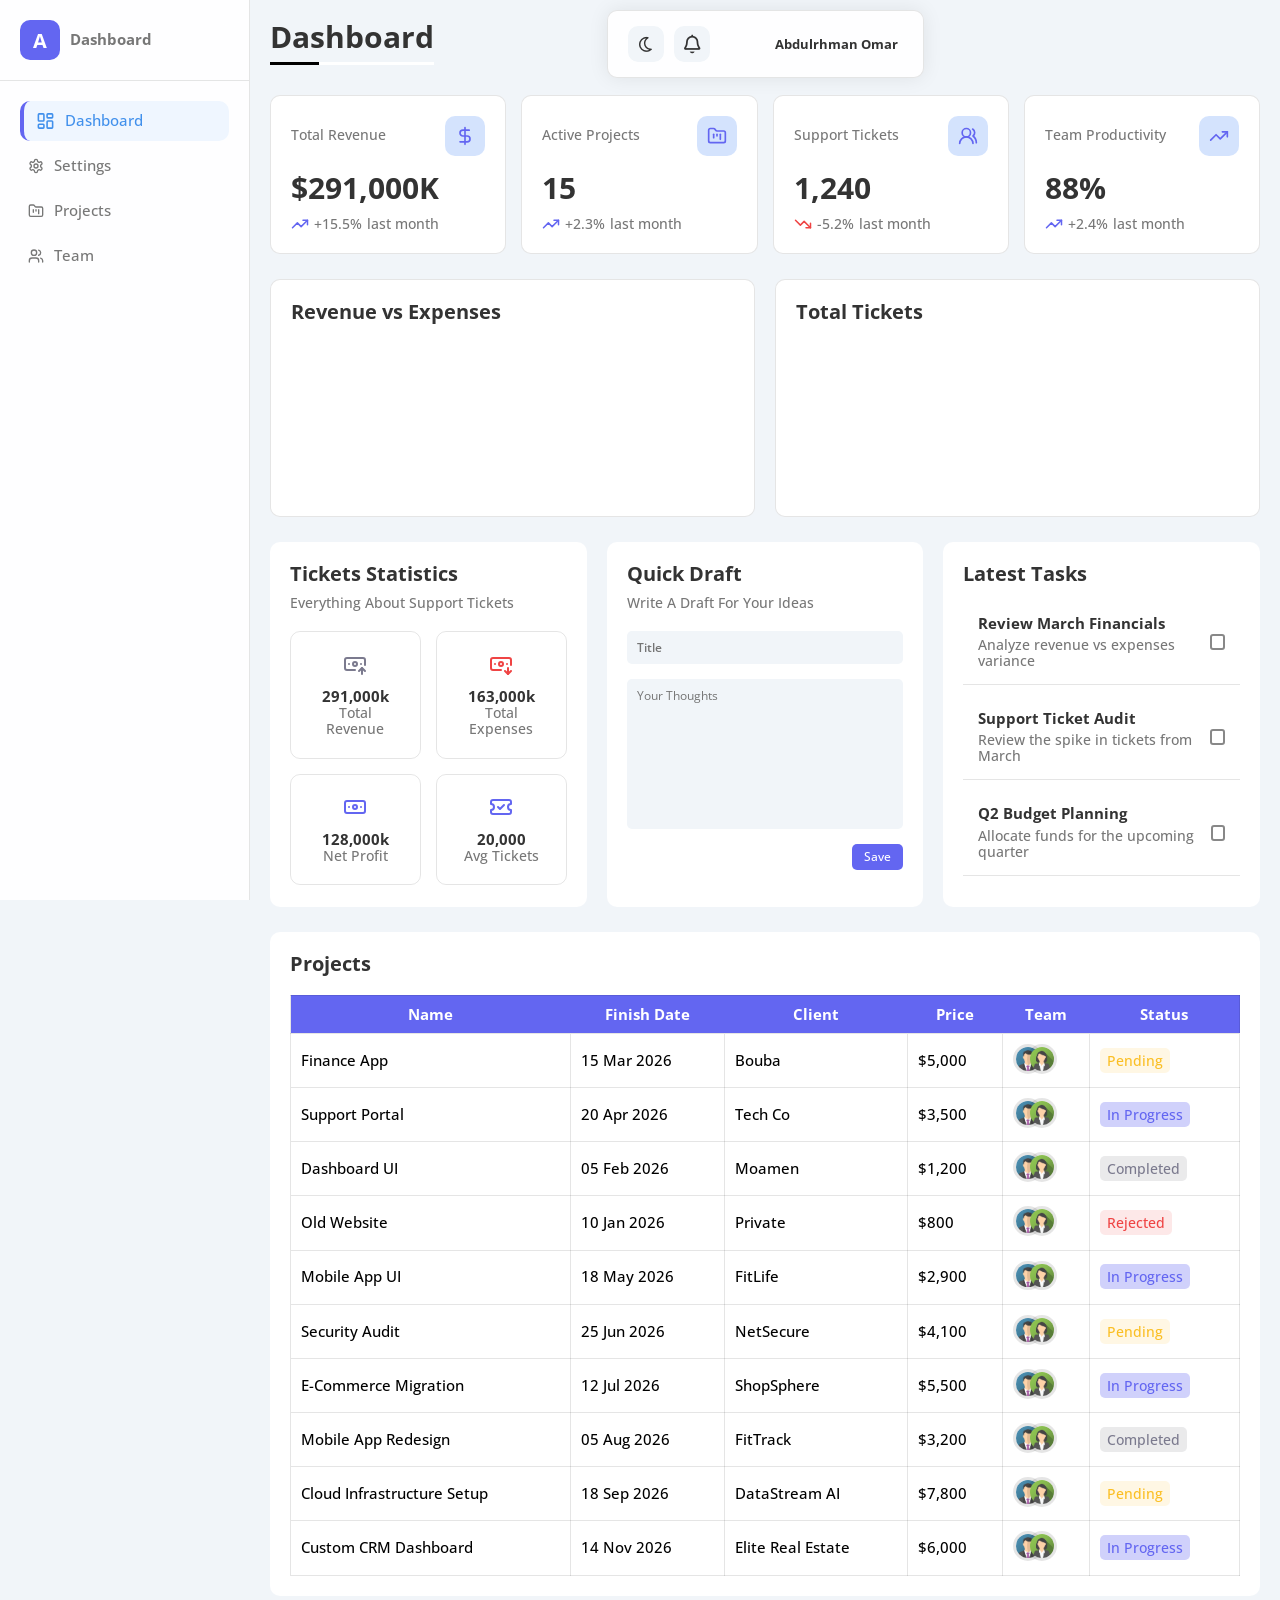
==== index.html @ e86d3c03 "start" ====
<!DOCTYPE html>
<html lang="en" data-theme="light">
  <head>
    <meta charset="UTF-8">
    <meta name="viewport" content="width=device-width, initial-scale=1.0">
    <title>Elzero Template 4 Remake</title>
    <link rel="stylesheet" href="Css/all.min.css">
    <link rel="stylesheet" href="Css/normalize.css">
    <link rel="stylesheet" href="Css/main.css"> 
    <link rel="stylesheet" href="Css/framework.css">
    <!-- Google Fonts -->
    <link rel="preconnect" href="https://fonts.googleapis.com">
    <link rel="preconnect" href="https://fonts.gstatic.com" crossorigin>
    <link href="https://fonts.googleapis.com/css2?family=Open+Sans:ital,wdth,wght@0,75..100,300..800;1,75..100,300..800&display=swap" rel="stylesheet">
    <!-- Scripts -->
    <script src="https://cdn.jsdelivr.net/npm/chart.js"></script>
    <script>
      // Theme
      document.documentElement.setAttribute("data-theme", localStorage.getItem("style") || "light")
    </script>
  </head>
  <body data-theme="light">
    <div class="page d-flex">
      <div class="sidebar-icon">
        <svg xmlns="http://www.w3.org/2000/svg" width="20" height="20" viewBox="0 0 24 24" fill="none" stroke="currentColor" stroke-width="2" stroke-linecap="round" stroke-linejoin="round" class="lucide lucide-menu-icon lucide-menu"><path d="M4 5h16"/><path d="M4 12h16"/><path d="M4 19h16"/></svg>
      </div>
      <!-- Start Sections -->
        <div class="sections-container align-center v-stack">
          <!-- Start Settings section -->
          <section class="dashboard-section p-20 w-full">
            <h1 class="section-name pb-20 mb-20 text-heading">Dashboard</h1>
            <div class="content v-stack gap-25">
              <div class="status-cards-container d-grid txt-c gap-15">
  
                <div class="card p-20">
                  <div class="head d-flex align-center space-between mb-15">
                    <span class="text-body">Total Revenue</span>
                    <div class="icon center-flex">
                      <svg xmlns="http://www.w3.org/2000/svg" width="24" height="24" viewBox="0 0 24 24" fill="none" stroke="currentColor" stroke-width="2" stroke-linecap="round" stroke-linejoin="round" class="lucide lucide-dollar-sign-icon lucide-dollar-sign"><line x1="12" x2="12" y1="2" y2="22"/><path d="M17 5H9.5a3.5 3.5 0 0 0 0 7h5a3.5 3.5 0 0 1 0 7H6"/></svg>
                    </div>
                  </div>
                  <h2 class="text-heading">$291,000K</h2>
                  <div class="d-flex align-center gap-5">
                    <svg xmlns="http://www.w3.org/2000/svg" width="18" height="18" viewBox="0 0 24 24" fill="none" stroke="currentColor" stroke-width="2" stroke-linecap="round" stroke-linejoin="round" class="lucide lucide-trending-up-icon lucide-trending-up"><path d="M16 7h6v6"/><path d="m22 7-8.5 8.5-5-5L2 17"/></svg>
                    <span class="text-body">+15.5%</span>
                    <span class="text-body">last month</span>
                  </div>
                </div>
  
                <div class="card p-20">
                  <div class="head d-flex align-center space-between mb-15">
                    <span class="text-body">Active Projects</span>
                    <div class="icon center-flex">
                      <svg xmlns="http://www.w3.org/2000/svg" width="24" height="24" viewBox="0 0 24 24" fill="none" stroke="currentColor" stroke-width="2" stroke-linecap="round" stroke-linejoin="round" class="lucide lucide-folder-kanban-icon lucide-folder-kanban"><path d="M4 20h16a2 2 0 0 0 2-2V8a2 2 0 0 0-2-2h-7.93a2 2 0 0 1-1.66-.9l-.82-1.2A2 2 0 0 0 7.93 3H4a2 2 0 0 0-2 2v13c0 1.1.9 2 2 2Z"/><path d="M8 10v4"/><path d="M12 10v2"/><path d="M16 10v6"/></svg>
                    </div>
                  </div>
                  <h2 class="text-heading">15</h2>
                  <div class="d-flex align-center gap-5">
                    <svg xmlns="http://www.w3.org/2000/svg" width="18" height="18" viewBox="0 0 24 24" fill="none" stroke="currentColor" stroke-width="2" stroke-linecap="round" stroke-linejoin="round" class="lucide lucide-trending-up-icon lucide-trending-up"><path d="M16 7h6v6"/><path d="m22 7-8.5 8.5-5-5L2 17"/></svg>
                    <span  class="text-body">+2.3%</span>
                    <span class="text-body">last month</span>
                  </div>
                </div>
  
                <div class="card p-20">
                  <div class="head d-flex align-center space-between mb-15">
                    <span class="text-body">Support Tickets</span>
                    <div class="icon center-flex">
                      <svg xmlns="http://www.w3.org/2000/svg" width="24" height="24" viewBox="0 0 24 24" fill="none" stroke="currentColor" stroke-width="2" stroke-linecap="round" stroke-linejoin="round" class="lucide lucide-users-round-icon lucide-users-round"><path d="M18 21a8 8 0 0 0-16 0"/><circle cx="10" cy="8" r="5"/><path d="M22 20c0-3.37-2-6.5-4-8a5 5 0 0 0-.45-8.3"/></svg>
                    </div>
                  </div>
                  <h2  class="text-heading">1,240</h2>
                  <div class="d-flex align-center gap-5">
                    <svg xmlns="http://www.w3.org/2000/svg" style="color: var(--red-color)" width="18" height="18" viewBox="0 0 24 24" fill="none" stroke="currentColor" stroke-width="2" stroke-linecap="round" stroke-linejoin="round" class="lucide lucide-trending-down-icon lucide-trending-down"><path d="M16 17h6v-6"/><path d="m22 17-8.5-8.5-5 5L2 7"/></svg>
                    <span class="text-body">-5.2%</span>
                    <span class="text-body">last month</span>
                  </div>
                </div>
  
                <div class="card p-20">
                  <div class="head d-flex align-center space-between mb-15">
                    <span class="text-body">Team Productivity</span>
                    <div class="icon center-flex">
                      <svg xmlns="http://www.w3.org/2000/svg" width="24" height="24" viewBox="0 0 24 24" fill="none" stroke="currentColor" stroke-width="2" stroke-linecap="round" stroke-linejoin="round" class="lucide lucide-trending-up-icon lucide-trending-up"><path d="M16 7h6v6"/><path d="m22 7-8.5 8.5-5-5L2 17"/></svg>
                    </div>
                  </div>
                  <h2  class="text-heading">88%</h2>
                  <div class="d-flex align-center gap-5">
                    <svg xmlns="http://www.w3.org/2000/svg" width="18" height="18 " viewBox="0 0 24 24" fill="none" stroke="currentColor" stroke-width="2" stroke-linecap="round" stroke-linejoin="round" class="lucide lucide-trending-up-icon lucide-trending-up"><path d="M16 7h6v6"/><path d="m22 7-8.5 8.5-5-5L2 17"/></svg>
                    <span class="text-body">+2.4%</span>
                    <span class="text-body">last month</span>
                  </div>
                </div>
              </div>
              <div class="charts d-grid gap-20 widget" data-widget="statistics-charts">
                <div class="p-20">
                  <h2 class="fs-20 mb-20 text-heading">Revenue vs Expenses</h2>
                  <canvas id="myBarChart"></canvas>
                </div>
                <div class="p-20">
                  <h2 class="fs-20 mb-20 text-heading">Total Tickets</h2>
                  <canvas id="myLineChart"></canvas>
                </div>
              </div>
              <div class="cards-container gap-20">
                <div class="tickets-statistics p-20 widget" data-widget="tickets-statistics">
                  <div class="head mb-20">
                    <h2 class="text-heading fs-20 mb-10">Tickets Statistics</h2>
                    <span class="text-body">Everything About Support Tickets</span>
                  </div>
                  <div class="boxes d-grid gap-15">
                    <div class="box p-20 txt-c">
                      <svg style="color: var(--green-color);" xmlns="http://www.w3.org/2000/svg" width="24" height="24" viewBox="0 0 24 24" fill="none" stroke="currentColor" stroke-width="2" stroke-linecap="round" stroke-linejoin="round" class="mb-10 lucide lucide-banknote-arrow-up-icon lucide-banknote-arrow-up"><path d="M12 18H4a2 2 0 0 1-2-2V8a2 2 0 0 1 2-2h16a2 2 0 0 1 2 2v5"/><path d="M18 12h.01"/><path d="M19 22v-6"/><path d="m22 19-3-3-3 3"/><path d="M6 12h.01"/><circle cx="12" cy="12" r="2"/></svg>
                      <h2 class="text-heading">291,000k</h2>
                      <span class="text-body">Total Revenue</span>
                    </div>
                    <div class="box p-20 txt-c">
                      <svg style="color: var(--red-color);" xmlns="http://www.w3.org/2000/svg" width="24" height="24" viewBox="0 0 24 24" fill="none" stroke="currentColor" stroke-width="2" stroke-linecap="round" stroke-linejoin="round" class="mb-10 lucide lucide-banknote-arrow-down-icon lucide-banknote-arrow-down"><path d="M12 18H4a2 2 0 0 1-2-2V8a2 2 0 0 1 2-2h16a2 2 0 0 1 2 2v5"/><path d="m16 19 3 3 3-3"/><path d="M18 12h.01"/><path d="M19 16v6"/><path d="M6 12h.01"/><circle cx="12" cy="12" r="2"/></svg>
                      <h2 class="text-heading">163,000k</h2>
                      <span class="text-body">Total Expenses</span>
                    </div>
                    <div class="box p-20 txt-c">
                      <svg style="color: var(--accent-color);" xmlns="http://www.w3.org/2000/svg" width="24" height="24" viewBox="0 0 24 24" fill="none" stroke="currentColor" stroke-width="2" stroke-linecap="round" stroke-linejoin="round" class="mb-10 lucide lucide-banknote-icon lucide-banknote"><rect width="20" height="12" x="2" y="6" rx="2"/><circle cx="12" cy="12" r="2"/><path d="M6 12h.01M18 12h.01"/></svg>
                      <h2 class="text-heading">128,000k</h2>
                      <span class="text-body">Net Profit</span>
                    </div>
                    <div class="box p-20 txt-c">
                      <svg style="color: var(--accent-color);" xmlns="http://www.w3.org/2000/svg" width="24" height="24" viewBox="0 0 24 24" fill="none" stroke="currentColor" stroke-width="2" stroke-linecap="round" stroke-linejoin="round" class="mb-10 lucide lucide-ticket-check-icon lucide-ticket-check"><path d="M2 9a3 3 0 0 1 0 6v2a2 2 0 0 0 2 2h16a2 2 0 0 0 2-2v-2a3 3 0 0 1 0-6V7a2 2 0 0 0-2-2H4a2 2 0 0 0-2 2Z"/><path d="m9 12 2 2 4-4"/></svg>
                      <h2 class="text-heading">20,000</h2>
                      <span class="text-body">Avg Tickets</span>
                    </div>
                  </div>
                </div>
                <div class="quick-draft p-20 widget" data-widget="quick-draft">
                  <div class="head mb-20">
                    <h2 class="text-heading fs-20 mb-10">Quick Draft</h2>
                    <span class="text-body">Write A Draft For Your Ideas</span>
                  </div>
                  <form class="v-stack gap-15">
                    <input class="p-10" type="text" placeholder="Title">
                    <textarea class="p-10" id="" placeholder="Your Thoughts"></textarea>
                    <button>Save</button>
                  </form>
                </div>
                <div class="latest-tasks v-stack p-20 widget" data-widget="latest-tasks">
                  <div class="head pb-5">
                    <h2 class="text-heading fs-20 mb-10">Latest Tasks</h2>
                  </div>
                  <div class="tasks v-stack gap-10">
                    <div id="task-1" class="task p-15 d-flex align-center space-between">
                      <div>
                        <h2 class="text-heading mb-5">Review March Financials</h2>
                        <span class="text-body">Analyze revenue vs expenses variance</span>
                      </div>
                      <input id="task-one" type="checkbox" class="task-checkbox">
                      <label for="task-one"></label>
                    </div>

                    <div id="task-2" class="task p-15 d-flex align-center space-between">
                      <div class="txt">
                        <h2 class="text-heading mb-5">Support Ticket Audit</h2>
                        <span class="text-body">Review the spike in tickets from March</span>
                      </div>
                      <input id="task-two" type="checkbox" class="task-checkbox">
                      <label for="task-two"></label>
                    </div>

                    <div id="task-3" class="task p-15 d-flex align-center space-between">
                      <div class="txt">
                        <h2 class="text-heading mb-5">Q2 Budget Planning</h2>
                        <span class="text-body">Allocate funds for the upcoming quarter</span>
                      </div>
                      <input id="task-three" type="checkbox" class="task-checkbox">
                      <label for="task-three"></label>
                    </div>

                    <div id="task-4" class="task p-15 d-flex align-center space-between">
                      <div class="txt">
                        <h2 class="text-heading mb-5">Fix Database Bottleneck</h2>
                        <span class="text-body">Optimize query performance for charts</span>
                      </div>
                      <input id="task-four" type="checkbox" class="task-checkbox">
                      <label for="task-four"></label>
                    </div>

                    <div id="task-5" class="task p-15 d-flex align-center space-between">
                      <div class="txt">
                        <h2 class="text-heading mb-5">Customer Feedback Sync</h2>
                        <span class="text-body">Aggregate survey data from March</span>
                      </div>
                      <input id="task-five" type="checkbox" class="task-checkbox">
                      <label for="task-five"></label>
                    </div>

                    <div id="task-6" class="task p-15 d-flex align-center space-between">
                      <div class="txt">
                        <h2 class="text-heading mb-5">System Security Update</h2>
                        <span class="text-body">Apply patches to the support portal</span>
                      </div>
                      <input id="task-six" type="checkbox" class="task-checkbox">
                      <label for="task-six"></label>
                    </div>

                  </div>
                </div>
              </div>
              <div class="projects-box p-20 widget" data-widget="projects">
                <h2 class="text-heading fs-20 mb-20">Projects</h2>
                <div class="projects-table">
                  <table id="table">
                    <thead>
                      <tr>
                        <th>Name</th>
                        <th>Finish Date</th>
                        <th>Client</th>
                        <th>Price</th>
                        <th>Team</th>
                        <th>Status</th>
                      </tr>
                    </thead>
                    <tbody>
                    </tbody>
                  </table>
                </div>
              </div>
            </div>
          </section>
        <!-- End Settings sections -->
        </div>
    </div>
    <script>
      // Bar Chart---------------------------------->
      let ctx = document.querySelector("#myBarChart")
      let myBarChart = new Chart(ctx, {
        type: "bar",
        data: {
          labels: ["Jan", "Feb", "Mar", "Apr", "May", "Jun", "Aug", "Sep", "Oct", "Nov"],
          datasets: [{
            label: 'Total Revenue',
            data: [45000, 52000, 49000, 55000, 50000, 40000, 42000, 39000, 51000, 47200],
            backgroundColor: "#7770f3",
            borderRadius: 5,
            borderWidth: 1
          },
          {
            label: 'Total Expenses',
            data: [32900, 36300, 23900, 29500, 26100, 20200, 22700, 28800, 23200, 31000],
            backgroundColor: "#ff6565",
            borderRadius: 5,
          }
        ]
        },
        options: {
          responsive: true,
          scales: {
            y:{
              ticks: {color:"#777"},
              grid: {color:"#77777748"}
            },
            x:{
              ticks: {color:"#777"},
              grid: {color:"#77777748"}
            }
          }
        }
      })
      // Line Chart---------------------------------->
      let ctx1 = document.querySelector("#myLineChart")
      let myLineChart = new Chart(ctx1, {
        type: "line",
        data: {
          labels: ["Jan", "Feb", "Mar", "Apr", "May", "Jun", "Aug", "Sep", "Oct", "Nov", "Dec"],
          datasets: [{
            label: 'Total Tickets',
            data: [18000, 21000, 24000, 19000, 22000, 17000, 19000, 23000, 25000, 20000, 18000, 14000],
            backgroundColor:"#10B981",
            pointRadius: 5,
            pointBorderWidth: 3,
            pointBorderColor: 'white',
            hoverOffset: 4,
            borderColor: "#10B981",
            tension: 0.3,
          }]
        },
        options: {
          responsive: true,
          scales: {
            y:{
              ticks: {color:"#777"},
              grid: {color:"#77777748"}
            },
            x:{
              ticks: {color:"#777"},
              grid: {color:"#77777748"}
            }
          }
        }
      })
    </script>
    <script src="js/main.js"></script>
  </body>
</html>
---- Css/main.css ----
:root {
  /* Theme */
  --color-primary: #ffffff;
  --color-primary-alt: #eff6ff;
  --color-secondary: #f1f5f9;
  --text-primary: #333;
  --text-secondary: #777;
  --btn-color: #cccccc;
  --border-color: rgba(0, 0, 0, 0.1);
  --primary-reversed: black;
  --glass-btn: #ffffffb3;
  --sidebar: #ffffffe6;
  --chart-grid-color: #e3e6f0;
  --chart-text-color: #333;
  --input-color: #f1f5f9;

  /* Style */
  --accent-color: #6366f1;
  --accent-alt-color: #4190ec;
  --orange-color: #fbbf24;
  --green-color: #7b7a8e;
  --red-color: #ef4444;
  --grey-color: #888;
  --bg-green: rgba(113, 113, 122, 0.15);
  --bg-orange: rgba(251, 191, 36, 0.12);
  --bg-red: rgba(239, 68, 68, 0.12);
  --bg-blue: #6366f14d;
  /* Other */
  --box-shadow: 0 0px 20px 0px #00000014;
  --rad: 1rem;
  --rad-input: 0.5rem;
  --transition: 0.3s;
  --font-family: "Font Awesome 5 Free";
}

[data-theme="dark"] {
  /* Theme */
  --color-primary: #0f172a;
  --color-primary-alt: #1e293b;
  --color-secondary: #020617;
  --text-primary: #f8fafc;
  --text-secondary: #94a3b8;
  --btn-color: #334155;
  --primary-reversed: #ffffff;
  --glass-btn: #ffffff0d;
  --border-color: rgba(255, 255, 255, 0.1);
  --sidebar: #10172acc;
  --chart-grid-color: rgba(255, 255, 255, 0.1);
  --chart-text-color: #eee;
  --input-color: #ffffff0d;
  /* Other */
  --box-shadow: 0 0px 20px 0px #ffffff0f;
}

* {
  box-sizing: border-box;
}
html {
  font-size: 62.5%;
  font-weight: 500;
}
body {
  font-family: "Open Sans", sans-serif;
  margin: 0;
  min-height: 100vh;
  /* -webkit-user-select: none;
  -moz-user-select: none;
  -ms-user-select: none;
  user-select: none; */
}
::-webkit-scrollbar {
  width: 1.2rem;
}
::-webkit-scrollbar-track {
  background-color: var(--btn-color);
}
::-webkit-scrollbar-thumb {
  background: var(--accent-color);
}
::-webkit-scrollbar-thumb:hover {
  background: var(--accent-alt-color);
}
li,
a {
  list-style: none;
  cursor: pointer;
  text-decoration: none;
}
h1,
h2,
h3,
h4,
h5,
p {
  margin: 0;
  padding: 0;
}
.text-heading {
  color: var(--text-primary);
}
.text-body {
  color: var(--text-secondary);
}
ul {
  margin: 0;
  padding: 0;
}
img {
  max-width: 100%;
}
/* Start global */
*,
*::before,
*::after {
  transition-property: background-color, color, border-color;
  transition-duration: var(--transition);
}
input[type="text"] {
  background-color: var(--color-primary);
  transition-duration: 0.3s;
  font-weight: 600;
}
section .section-name {
  position: relative;
  font-size: 3rem;
  width: fit-content;
}
section .section-name::before,
section .section-name::after {
  content: "";
  position: absolute;
  bottom: 1rem;
  height: 3px;
}
section .section-name::before {
  left: 0;
  width: 30%;
  background-color: var(--primary-reversed);
}
section .section-name::after {
  right: 0;
  width: 70%;
  background-color: var(--color-primary);
}

.button {
  cursor: pointer;
  padding: 0.6rem 1rem;
  background-color: var(--accent-color);
  border-radius: var(--rad);
  color: white;
  font-size: 1.5rem;
  text-align: center;
  border: none;
}
.button:hover {
  background-color: var(--accent-alt-color);
}

.toggle-checkbox {
  display: none;
  appearance: none;
}
.toggle-switch {
  display: flex;
  align-items: center;
  position: relative;
  cursor: pointer;
  width: 7.2rem;
  height: 3rem;
  background: var(--btn-color);
  border-radius: 1.5rem;
  transition: 0.2s;
}
.toggle-switch::before {
  font-family: var(--font-family);
  content: "\f00d";
  position: absolute;
  display: flex;
  width: 2.3rem;
  height: 2.3rem;
  left: 3px;
  border-radius: 50%;
  background-color: white;
  font-weight: 900;
  font-size: 1.3rem;
  align-items: center;
  justify-content: center;
  color: var(--text-secondary);
  transition: 0.2s;
}

.toggle-checkbox:checked + .toggle-switch {
  background-color: var(--accent-color);
}
.toggle-checkbox:checked + .toggle-switch::before {
  content: "\f00c";
  left: 46px;
  color: var(--accent-color);
}

.card .text span {
  font-size: 1.6rem;
}
.card .text p {
  font-size: 1.3rem;
  margin-top: 0.7rem;
}
.page {
  background: var(--color-secondary);
  visibility: hidden;
  min-height: 100vh;
}
.page.ready {
  visibility: visible;
}
/* End global */

/* ================================== */
/* Start SideBar */
/* ================================== */
.sidebar {
  position: sticky;
  top: 0;
  /* box-shadow: var(--box-shadow); */
  height: 100vh;
  font-size: 1.5rem;
  min-width: 25rem;
  overflow-y: auto;
  background-color: var(--sidebar);
  z-index: 100;
  border-right: 1px solid var(--border-color);
  backdrop-filter: blur(15px);
}
.sidebar-icon {
  position: fixed;
  display: none;
  border: 1px solid var(--border-color);
  top: 8rem;
  z-index: 100;
  left: 1.5rem;
  border-radius: var(--rad);
  transition: 0.2s;
  cursor: pointer;
  padding: 7px;
  background: var(--glass-btn);
  backdrop-filter: blur(10px);
  color: var(--primary-reversed);
}
.sidebar-icon:hover {
  box-shadow: 0 20px 20px #0000001c;
  /* width: 5rem;
  box-shadow: var(--box-shadow); */
}
.logo-container {
  padding-bottom: 20px;
  border-bottom: 1px solid var(--border-color);
}
.sidebar .logo-container span {
  color: var(--text-secondary);
}
.sidebar .logo {
  position: relative;
  background: var(--accent-color);
  color: white;
  border-radius: var(--rad);
  width: 40px;
  height: 40px;
  text-align: center;
  align-items: center;
  justify-content: center;
  display: flex;
  font-weight: bold;
  font-size: 2rem;
  transition: 0.2s;
  cursor: pointer;
}
.sidebar .logo:hover {
  background: var(--accent-alt-color);
}
.sidebar li {
  border-radius: var(--rad);
}
.sidebar li.active {
  background: var(--color-primary-alt);
  border-left: 4px solid var(--accent-color);
  /* box-shadow: var(--box-shadow); */
}
.sidebar li.active span,
.sidebar li.active svg {
  color: var(--accent-alt-color);
}
.sidebar li:hover {
  background: var(--color-primary-alt);
  border-radius: var(--rad);
  /* border-left: 4px solid var(--accent-color); */
  /* box-shadow: var(--box-shadow); */
}
.sidebar li:hover span,
.sidebar li:hover svg {
  color: var(--accent-alt-color);
}
.sidebar li a {
  transition: padding 0.2s;
}
.sidebar li.active a {
  padding-left: 1.2rem;
}
.sidebar li:hover a {
  padding-left: 1.2rem;
}
.sidebar li.active svg {
  width: 1.9rem;
}
.sidebar a svg {
  width: 1.6rem;
}
.sidebar li:not(.active):hover svg {
  animation: sidebarIcon 0.5s 1 linear;
  width: 1.9rem;
}
/* Media Query */
@media (max-width: 1100px) and (min-width: 736px) {
  .sidebar {
    min-width: 8rem;
  }
  .sidebar .logo-container span {
    display: none;
  }
  .sidebar a span {
    display: none;
  }
  .sidebar a svg {
    width: 3rem;
  }
  .sidebar .pagesLinks {
    align-items: center;
  }
  .sidebar li.active a {
    padding: 0.8rem;
  }
  .sidebar li:hover a {
    padding: 0.8rem;
  }
  .sidebar li.active {
    border: none;
  }
  .sidebar li.active svg {
    width: 3rem;
  }
  .sidebar a:hover svg {
    width: 3rem;
  }
}

@media (max-width: 736px) {
  .sidebar {
    position: fixed;
    border-bottom: 1px solid var(--border-color);
    border-top: 1px solid var(--border-color);
    box-shadow: var(--box-shadow);
    border-radius: var(--rad);
    left: -24.5rem;
    top: 12.5rem;
    height: fit-content;
    transition: 0.2s;
    opacity: 0;
  }
  .sidebar.show {
    left: 1.5rem;
    opacity: 1;
  }
  .sidebar-icon {
    display: block;
  }
}

/* ================================== */
/* Start NavBar */
/* ================================== */
.sections-container {
  flex-grow: 1;
  min-width: 0;
}
nav {
  position: fixed;
  display: flex;
  align-items: center;
  justify-content: space-between;
  top: 1rem;
  width: fit-content;
  padding: 0.8rem 2rem;
  background: var(--sidebar);
  box-shadow: var(--box-shadow);
  z-index: 100;
  border-radius: var(--rad);
  border: 1px solid var(--border-color);
  backdrop-filter: blur(15px);
}
nav .profile {
  transition: 0.2s;
  cursor: pointer;
  /* background: var(--color-secondary); */
}
nav .profile:hover {
  background-color: var(--color-primary-alt);
}
nav .image-wrapper {
  width: 4rem;
  height: 4rem;
  overflow: hidden;
  border-radius: 50%;
}
nav .profile span {
  font-weight: bold;
  font-size: 1.3rem;
}
/* nav .search {
  border: 1px solid var(--border-color);
  padding: 0.7rem;
  border-radius: var(--rad);
}
nav .search input {
  border: none;
  font-size: 1.5rem;
  width: 12rem;
  background-color: transparent;
  color: var(--text-secondary);
}
nav .search input:focus {
  outline: none;
}
nav .search:focus-within {
  border-color: var(--accent-color);
}
nav .search i {
  font-size: 1.5rem;
  color: #777;
} */
nav .icn {
  padding: 1.8rem;
  width: 1rem;
  height: 2rem;
  background: var(--color-secondary);
  border-radius: 1rem;
  color: var(--text-primary);
  transition: 0.2s;
  cursor: pointer;
  will-change: transform;
}
nav .icn:hover {
  transform: translateY(-2px);
  color: var(--accent-alt-color);
}

.notifications-menu {
  visibility: hidden;
  opacity: 0;
  position: absolute;
  display: flex;
  flex-direction: column;
  background: var(--color-primary);
  width: 29rem;
  border-radius: var(--rad);
  border: 1px solid var(--border-color);
  box-shadow: var(--box-shadow);
  transition: 0.2s;
  top: 9rem;
  overflow: hidden;
  transform: scale(1.1);
}
.notifications-menu.active {
  visibility: visible;
  opacity: 1;
}
.notifications-menu h3 {
  border-bottom: 1px solid var(--border-color);
}
.notifications-menu ul.taps {
  border-bottom: 1px solid var(--border-color);
}
.notifications-header {
  position: sticky;
  z-index: 100;
  top: 0;
  background: var(--color-primary);
}
.taps li.active {
  color: var(--accent-color);
  border-bottom: 1px solid var(--accent-color);
}
.taps li {
  flex: 1;
  text-align: center;
  transition: 0.2s;
  font-size: 1.1rem;
  font-weight: 600;
}
.taps li:hover {
  color: var(--accent-color);
}
.notifications-body {
  max-height: 26rem;
  min-height: 20rem;
  overflow: auto;
}
.notifications-body .msg {
  position: relative;
  border-bottom: 1px solid var(--border-color);
  transition: 0.2s;
  cursor: pointer;
  justify-content: start;
}
.notifications-body .empty-menu {
  display: flex;
  justify-content: center;
  margin-top: 9rem;
  color: var(--text-secondary);
  font-size: 1.2rem;
}
.notifications-body .msg.unread {
  background-color: var(--color-primary-alt);
}
.notifications-body .msg.unread::after {
  content: "";
  width: 0.6rem;
  height: 0.6rem;
  border-radius: 50%;
  background-color: var(--red-color);
  position: absolute;
  top: 2rem;
  left: 2rem;
}

.notifications-body .actions {
  position: absolute;
  right: 2rem;
  top: 1rem;
  gap: 1rem;
  opacity: 0;
  transition: 0.2s;
}

.notifications-body .actions i {
  font-size: 1.2rem;
  color: var(--text-secondary);
  transition: 0.2s;
}
.notifications-body .actions i:hover {
  color: var(--accent-alt-color);
}
.notifications-body .msg:hover {
  background-color: var(--color-primary-alt);
}
.notifications-body .msg:hover .actions {
  opacity: 1;
}
.notifications-body .msg h4 {
  font-size: 1.2rem;
}
.notifications-body .msg:hover .icon {
  background-color: var(--color-primary);
}
.msg .icon {
  background-color: var(--color-primary-alt);
  padding: 7px;
}
.msg .icon svg {
  width: 1.6rem;
  height: 1.6rem;
}
.msg .content span {
  color: var(--text-secondary);
  white-space: nowrap;
  text-overflow: ellipsis;
  width: 18rem;
  overflow: hidden;
}
.content span.date {
  color: rgb(153, 153, 153);
}

/* Media Query */

/* @media (max-width: 950px) {
  nav .search {
    display: none;
  }
  nav {
    justify-content: center;
    width: fit-content;
  }
  nav div:nth-child(2) {
    gap: 10px;
  }
} */

/* End Navbar */

/* ================================== */
/* Start Dashboard section */
/* ================================== */

.dashboard-section span {
  /* color: var(--text-secondary); */
  font-size: 1.4rem;
}

/* Status cards--- */
.dashboard-section .status-cards-container {
  grid-template-columns: repeat(auto-fill, minmax(20%, 1fr));
}
.dashboard-section .card {
  background: var(--color-primary);
  border-radius: var(--rad);
  border: 1px solid var(--border-color);
  transition: 0.2s;
}
.dashboard-section .card:hover {
  box-shadow: var(--box-shadow);
}
.dashboard-section .card h2 {
  display: flex;
  font-size: 3rem;
  margin-bottom: 1rem;
}
.dashboard-section .head .icon {
  background: #3b82f638;
  padding: 1rem;
  border-radius: var(--rad);
  text-align: center;
}
.dashboard-section .head svg {
  width: 2rem;
  height: 2rem;
}
.dashboard-section .card div:last-child svg {
  color: var(--accent-color);
}
.dashboard-section .charts div {
  background: var(--color-primary);
  border-radius: var(--rad);
  border: 1px solid var(--border-color);
  transition: 0.2s;
}
.dashboard-section .charts div:hover {
  box-shadow: var(--box-shadow);
}
.dashboard-section .charts {
  grid-template-columns: repeat(2, minmax(0, 1fr));
}
.dashboard-section .cards-container {
  display: grid;
  grid-template-columns: repeat(3, minmax(0, 1fr));
}
.dashboard-section .cards-container > div {
  background: var(--color-primary);
  border-radius: var(--rad);
  max-height: 36.5rem;
  transition: 0.2s;
}
.dashboard-section .cards-container > div:hover {
  box-shadow: var(--box-shadow);
}
.dashboard-section .cards-container .boxes {
  grid-template-columns: repeat(2, minmax(0, 1fr));
}

/* Ticketss Statistics--- */
.dashboard-section .tickets-statistics .box {
  border: 1px solid var(--border-color);
  border-radius: var(--rad);
  transition: 0.2s;
}
.dashboard-section .tickets-statistics .box:hover {
  background-color: var(--color-primary-alt);
}

/* Quick Draft---------- */
.quick-draft input {
  border-radius: var(--rad-input);
  border: none;
  background: var(--color-secondary);
  font-size: 1.2rem;
  color: var(--text-secondary);
}
.quick-draft input:focus {
  outline: none;
}
.quick-draft textarea {
  border-radius: var(--rad-input);
  border: none;
  background: var(--color-secondary);
  min-height: 15rem;
  resize: none;
  font-size: 1.2rem;
  color: var(--text-secondary);
}
.quick-draft textarea:focus {
  outline: none;
}
.quick-draft button {
  border: none;
  background: var(--accent-color);
  border-radius: var(--rad-input);
  width: fit-content;
  margin-left: auto;
  color: white;
  font-weight: 500;
  padding: 6px 12px;
  cursor: pointer;
  font-size: 1.2rem;
}
.quick-draft button:hover {
  background-color: var(--accent-alt-color);
}

/* Latest Tasks---------- */
.latest-tasks {
  overflow-y: hidden;
}
.latest-tasks .head {
  position: sticky;
  top: 0;
}
.latest-tasks .tasks {
  padding-top: 0;
  overflow-y: scroll;
}
.latest-tasks .task {
  border-bottom: 1px solid var(--border-color);
}
.latest-tasks .task.done h2 {
  color: #777;
  text-decoration: line-through;
}
.latest-tasks .task.done span {
  color: #777777a8;
  text-decoration: line-through;
}
.latest-tasks input {
  display: none;
}
.latest-tasks label {
  display: flex;
  justify-content: center;
  align-items: center;
  position: relative;
  width: 1.6rem;
  height: 1.6rem;
  border: 2px solid var(--grey-color);
  border-radius: 0.3rem;
  cursor: pointer;
}
.latest-tasks label::after {
  content: "\f00c";
  font-family: var(--font-family);
  align-items: center;
  display: flex;
  justify-content: center;
  font-weight: 900;
  color: white;
  position: absolute;
  width: 1.5rem;
  height: 1.5rem;
  background-color: var(--accent-color);
  border-radius: 0.3rem;
  opacity: 0;
  transition: 0.2s;
}
.latest-tasks input:checked + label::after {
  opacity: 1;
}
.latest-tasks label:hover::after {
  opacity: 0.5;
}

/* Projects---------- */

.projects-box {
  background-color: var(--color-primary);
  border-radius: var(--rad);
}
.projects-box table {
  min-width: 80rem;
  border-collapse: collapse;
  font-size: 1.5rem;
  border: 1px solid var(--border-color);
  width: 100%;
}
.projects-box .projects-table {
  overflow-x: auto;
}
.projects-box .projects-table td img {
  width: 3rem;
  border-radius: 50%;
  border: 3px solid var(--border-color);
}
.projects-box .projects-table td img:not(:first-child) {
  margin-left: -2rem;
}

/* Body */
.projects-box .projects-table tbody tr {
  transition: 0.2s;
  background: var(--color-primary);
}
.projects-box .projects-table tbody tr:hover {
  background: var(--color-primary-alt);
}
.projects-box .projects-table tbody td {
  padding: 1rem;
  border-right: 1px solid var(--border-color);
  border-bottom: 1px solid var(--border-color);
  color: var(--primary-reversed);
}
.projects-box .projects-table tbody td:last-child span {
  padding: 3px 7px;
  border-radius: var(--rad-input);
  color: white;
}

/* Head */
.projects-box .projects-table thead tr {
  border: 1px solid var(--border-color);
  font-weight: bold;
  background: var(--accent-color);
  color: white;
}
.projects-box .projects-table thead th {
  padding: 1rem;
}

/* Media Query */
@media (max-width: 1200px) {
  .dashboard-section .status-cards-container {
    grid-template-columns: repeat(auto-fill, minmax(40%, 1fr));
  }
  .dashboard-section .charts {
    grid-template-columns: repeat(1, minmax(0, 1fr));
  }
}

@media (max-width: 991px) {
  .dashboard-section .cards-container {
    grid-template-columns: repeat(1, minmax(0, 1fr));
  }
}
@media (max-width: 640px) {
  .dashboard-section .status-cards-container {
    grid-template-columns: repeat(1, minmax(0, 1fr));
  }
}

/* ================================== */
/* Start settings section */
/* ================================== */
.settings-section .cards-container {
  grid-template-columns: repeat(auto-fill, minmax(45rem, 1fr));
}
.settings-section .card {
  background: var(--color-primary);
  border-radius: var(--rad);
  transition: var(--transition);
  border: 1px solid var(--border-color);
  min-height: 36rem;
}
.settings-section .card:hover {
  box-shadow: var(--box-shadow);
}
.card-head h2 {
  margin-bottom: 0.7rem;
}
.card-head p {
  font-size: 1.5rem;
  margin: 0;
}

/* Site Control */
.card.site-control textarea {
  min-height: 150px;
  width: 100%;
  font-size: 1.3rem;
  padding: 1rem;
  border-radius: var(--rad-input);
  border-color: var(--border-color);
  resize: none;
  color: var(--text-secondary);
  background-color: var(--color-primary);
}
.card.site-control textarea:focus {
  outline: none;
}

/* General Info */
.general-info .field {
  flex-direction: column;
  gap: 0.5rem;
}
.general-info .field span {
  font-size: 1.1rem;
}
.general-info input[type="text"] {
  border: 1px solid var(--border-color);
  border-radius: var(--rad-input);
  padding: 1rem;
  width: 100%;
  color: var(--text-secondary);
  font-size: 1.2rem;
  z-index: 10;
}
.general-info input[type="text"]:focus {
  outline: none;
}
.email-field {
  align-items: center;
  position: relative;
}
.general-info input[type="text"]:disabled {
  cursor: no-drop;
  background-color: var(--color-primary-alt);
}

/* Profile Settings */
.settings-section .profile-control {
  grid-template-columns: repeat(2, minmax(0, 1fr));
}

.profile-settings .info-box {
  width: fit-content;
  background: var(--color-primary);
  border-radius: var(--rad);
  width: 100%;
}
.profile-settings .avatar span {
  margin-top: 0.5rem;
  font-size: 1.2rem;
}
.profile-settings .change-avatar-btn {
  width: fit-content;
  height: 3rem;
  border-radius: var(--rad);
  background: var(--accent-color);
  color: white;
  font-weight: 600;
  font-size: 1.1rem;
  border: none;
  padding: 1.6rem 1rem;
  cursor: pointer;
  transition: 0.2s;
}
.profile-settings .change-avatar-btn:hover {
  background-color: var(--accent-alt-color);
}
.profile-settings .avatar .image {
  width: 9rem;
  height: 9rem;
  border-radius: 50%;
  overflow: hidden;
  border: 3px solid var(--accent-color);
}
.profile-settings .info {
  border-bottom: 1px solid var(--border-color);
}
.profile-settings .info span {
  font-size: 1.1rem;
}
.profile-settings .info > div input {
  border: 1px solid var(--border-color);
  border-radius: var(--rad-input);
  padding: 1.3rem;
  width: 100%;
  color: var(--text-secondary);
  font-size: 1.2rem;
  z-index: 10;
  background-color: var(--color-primary-alt);
}
.profile-settings .info > div input.invalid {
  border-color: var(--red-color);
}
.profile-settings .info > div input:focus {
  outline: none;
}
.profile-settings .info > div input:disabled {
  cursor: no-drop;
}

.profile-settings .save-changes button {
  border: 1px solid var(--border-color);
  background: var(--accent-color);
  border-radius: var(--rad);
  color: white;
  font-weight: 600;
  font-size: 1.1rem;
  cursor: pointer;
  transition: 0.2s;
  box-shadow: 0 8px 20px #6366f194;
}
.profile-settings .save-changes button:hover {
  background: var(--accent-alt-color);
  box-shadow: 0 8px 20px #6365f1a8;
}
.profile-settings .save-changes span {
  font-size: 1.1rem;
}
.profile-settings .invalid-msg {
  color: var(--red-color);
  position: absolute;
  background: var(--color-primary-alt);
  padding: 1rem 1rem 1rem 2rem;
  border-radius: var(--rad);
  right: 20px;
  top: 17rem;
  transition: 0.2s;
}
/* .profile-settings .invalid-msg.active {
  visibility: visible;
  opacity: 1;
} */
.profile-settings .invalid-msg li {
  cursor: default;
  list-style: disc;
}

/* .wrongMail {
  position: absolute;
  display: flex;
  text-align: center;
  align-items: center;
  width: 17rem;
  height: 4rem;
  background-color: var(--color-primary);
  transition: 0.2s;
  top: 4rem;
  opacity: 0;
  visibility: hidden;
  box-shadow: var(--box-shadow);
  border-radius: var(--rad);
  border: 1px solid var(--border-color);
  letter-spacing: 0.8px;
  font-size: 1.1rem;
  color: var(--text-secondary);
}
.wrongMail:hover {
  background-color: var(--color-primary-alt);
}
.wrongMail::before {
  content: "";
  position: absolute;
  background-color: transparent;
  width: 26rem;
  height: 5rem;
  left: -16px;
  bottom: 15px;
  border-radius: 50%;
  border-width: 4px;
  border-style: solid;
  border-color: transparent transparent transparent var(--border-color);
  z-index: 0;
}
.wrongMail.active {
  opacity: 1;
  visibility: visible;
} */

/* Security Info */
.card.security-info .sec-box:not(:last-child) {
  border-bottom: 1px solid var(--border-color);
}
.sec-box input.devices {
  background-color: var(--btn-color);
  color: var(--primary-reversed);
}

.card.Social-Info .box {
  border: 1px solid var(--border-color);
  border-radius: var(--rad-input);
  overflow: hidden;
  height: 4rem;
}
.card.Social-Info .box i {
  border-right: 1px solid var(--border-color);
  padding: 0 1.8rem;
  font-size: 1.2rem;
  background: var(--color-primary-alt);
}
.card.Social-Info .box input {
  font-size: 1.2rem;
  border: none;
  background: var(--color-primary-alt);
  color: var(--text-secondary);
}
.card.Social-Info .box input:focus {
  outline: none;
}
.card.Social-Info .box:focus-within i {
  color: var(--primary-reversed);
}

/* Widgets Control */
.card.widgets-control .opt label {
  position: relative;
  padding-left: 1.5rem;
  font-size: 1.5rem;
  cursor: pointer;
}
.card.widgets-control .opt label:hover {
  color: var(--accent-color);
}
.card.widgets-control .opt input {
  appearance: none;
}
.card.widgets-control .opt label::before,
.card.widgets-control .opt label::after {
  position: absolute;
  border-radius: 3px;
  top: 0;
  left: -10px;
}
.card.widgets-control .opt label::before {
  content: "";
  border: 2px solid var(--grey-color);
  width: 1.3rem;
  height: 1.3rem;
}

.card.widgets-control .opt label::after {
  content: "\f00c";
  background-color: var(--accent-color);
  color: white;
  width: 1.7rem;
  height: 1.7rem;
  display: flex;
  font-size: 1rem;
  justify-content: center;
  align-items: center;
  font-family: var(--font-family);
  font-weight: 900;
  color: white;
  opacity: 0;
  transition: 0.2s;
}
.card.widgets-control .opt label:hover::after {
  opacity: 0.3;
}
.card.widgets-control input[type="checkbox"]:checked + label::after {
  opacity: 1;
}

/* Backup Manager */
/* .card.backup-manager .options {
  border-bottom: 1px solid var(--border-color);
}
.card.backup-manager .opt input {
  appearance: none;
}
.card.backup-manager .opt label {
  position: relative;
  padding-left: 2.5rem;
  cursor: pointer;
}
.card.backup-manager .opt label::before,
.card.backup-manager .opt label::after {
  content: "";
  position: absolute;
  border-radius: 50%;
}
.card.backup-manager .opt label::before {
  border: 2px solid var(--green-color);
  width: 16px;
  height: 16px;
  left: 0;
}
.card.backup-manager .opt label::after {
  background-color: var(--accent-color);
  width: 12px;
  height: 12px;
  left: 4px;
  top: 6px;
  opacity: 0;
  transition: 0.2s;
  transform: scale(0);
}
.card.backup-manager .opt input[type="radio"]:checked + label::after {
  opacity: 1;
  transform: scale(1);
}
.card.backup-manager .opt label:hover span {
  color: var(--accent-color);
}
.card.backup-manager .opt label:hover::after {
  opacity: 0.5;
  transform: scale(1);
}

.card.backup-manager .servers {
  justify-content: space-around;
}
.card.backup-manager .servers .server-opt {
  flex: 1;
}
.card.backup-manager .server-opt input {
  appearance: none;
  display: none;
}
.card.backup-manager .server-opt label {
  padding: 2rem;
  border: 1px solid var(--border-color);
  border: 2px solid var(--border-color);
  border-radius: var(--rad);
  cursor: pointer;
}
.card.backup-manager .servers label:hover {
  background-color: var(--color-primary-alt);
}

.card.backup-manager .server-opt input[type="radio"]:checked + label {
  border-color: var(--accent-color);
} */

/* Media Query */
@media (max-width: 736px) {
  .settings-section .cards-container {
    grid-template-columns: repeat(1, minmax(0, 1fr));
  }
}

/* ================================== */
/* Start team section */
/* ================================== */
.settings-section .profile-control {
  grid-template-columns: repeat(2, minmax(0, 1fr));
}

.settings-section .info-box {
  width: fit-content;
  background: var(--color-primary);
  border-radius: var(--rad);
  width: 100%;
}
.settings-section .avatar span {
  margin-top: 0.5rem;
  font-size: 1.2rem;
}
.settings-section .change-avatar-btn {
  width: fit-content;
  height: 3rem;
  border-radius: var(--rad);
  background: var(--accent-color);
  color: white;
  font-weight: 600;
  font-size: 1.1rem;
  border: none;
  padding: 1.6rem 1rem;
  cursor: pointer;
  transition: 0.2s;
}
.settings-section .change-avatar-btn:hover {
  background-color: var(--accent-alt-color);
}
.settings-section .avatar .image {
  width: 9rem;
  height: 9rem;
  border-radius: 50%;
  overflow: hidden;
  border: 3px solid var(--accent-color);
}
.settings-section .info {
  border-bottom: 1px solid var(--border-color);
}
.settings-section .info span {
  font-size: 1.1rem;
}
.settings-section .info > div input {
  border: 1px solid var(--border-color);
  border-radius: var(--rad-input);
  padding: 1.3rem;
  width: 100%;
  color: var(--text-secondary);
  font-size: 1.2rem;
  z-index: 10;
  background-color: var(--color-primary-alt);
}
.site-control.info > div input.invalid {
  border-color: var(--red-color);
}
.site-control .info > div input:focus {
  outline: none;
}
.site-control .info > div input:disabled {
  cursor: no-drop;
}

.site-control .save-changes button {
  border: 1px solid var(--border-color);
  background: var(--accent-color);
  border-radius: var(--rad);
  color: white;
  font-weight: 600;
  font-size: 1.1rem;
  cursor: pointer;
  transition: 0.2s;
  box-shadow: 0 8px 20px #6366f194;
}
.site-control .save-changes button:hover {
  background: var(--accent-alt-color);
  box-shadow: 0 8px 20px #6365f1a8;
}
.settings-section .save-changes span {
  font-size: 1.1rem;
}
.site-control .invalid-msg {
  color: var(--red-color);
  position: absolute;
  background: var(--color-primary-alt);
  padding: 1rem 1rem 1rem 2rem;
  border-radius: var(--rad);
  right: 20px;
  top: 17rem;
}
.site-control .invalid-msg li {
  cursor: default;
  list-style: disc;
}
/* Media Query */
@media (max-width: 1250px) {
  .settings-section .profile-control {
    grid-template-columns: repeat(1, minmax(0, 1fr));
  }
}
/* ================================== */
/* Start projects section */
/* ================================== */
.sec-search {
  background: var(--color-primary);
  border-radius: var(--rad);
  border: 1px solid var(--border-color);
}
.sec-search input {
  border: 1px solid var(--border-color);
  border-radius: var(--rad);
  flex: 1;
  padding: 1rem;
  font-size: 1.1rem;
  font-weight: 500;
  background-color: var(--input-color);
  color: var(--primary-reversed);
}

.sec-search input:focus {
  outline: none;
  border-color: var(--accent-color);
}
.sec-search select {
  padding: 1rem;
  border-radius: var(--rad);
  border: 1px solid var(--border-color);
  font-weight: 700;
  color: var(--primary-reversed);
  background-color: var(--input-color);
}
.sec-search select:focus {
  outline: none;
  border-color: var(--accent-color);
}
.sec-search select option {
  background-color: var(--color-primary);
  color: var(--primary-reversed);
}
.projects-container {
  grid-template-columns: repeat(3, minmax(0, 1fr));
}

.project {
  background-color: var(--color-primary);
  border-radius: var(--rad);
  border: 1px solid var(--border-color);
  transition: 0.2s;
  min-height: 25rem;
  font-size: 1.1rem;
}
.project:hover {
  box-shadow: var(--box-shadow);
}
.project .body > div:first-child {
  grid-template-columns: repeat(2, minmax(0, 1fr));
}

.project .info {
  background: var(--color-primary-alt);
  border-radius: var(--rad);
  grid-template-columns: repeat(2, minmax(0, 1fr));
  border: 1px solid var(--border-color);
}
.project .info > div:first-child {
  border-right: 1px solid var(--text-secondary);
}
.project .progress-bar,
.project .progress-bar > div {
  height: 5px;
  border-radius: 3px;
}

.project .progress-bar {
  width: 100%;
  background: var(--border-color);
}
.progress-percentage {
  font-weight: 900;
}
.project .progress-bar > div {
  background: var(--accent-color);
}
.project .status span {
  background: var(--bg-blue);
  color: var(--accent-color);
  padding: 2px 7px;
  border-radius: var(--rad);
}

/* Media Query */
@media (max-width: 736px) {
  .projects-container {
    grid-template-columns: repeat(2, minmax(0, 1fr));
  }
}
@media (max-width: 575px) {
  .projects-container {
    grid-template-columns: repeat(1, minmax(0, 1fr));
  }
}

/* ================================== */
/* Start team section */
/* ================================== */
.team-container {
  grid-template-columns: repeat(3, minmax(0, 1fr));
}
.team-section .member {
  background-color: var(--color-primary);
  border-radius: var(--rad);
  border: 1px solid var(--border-color);
  transition: 0.2s;
  font-size: 1.1rem;
}
.team-section .member .head .pic {
  width: 7rem;
  height: 7rem;
  border-radius: 50%;
  overflow: hidden;
  border: 3px solid var(--accent-color);
}
.team-section .member:hover {
  box-shadow: var(--box-shadow);
}
.team-section .info div {
  display: flex;
  align-items: center;
  gap: 8px;
  font-weight: 700;
}
.team-section .info {
  border-bottom: 1px solid var(--border-color);
}
.team-section .member-status {
  display: flex;
  align-items: center;
  gap: 10px;
  padding: 5px 10px;
  /* background: var(--bg-green); */
  width: fit-content;
  border-radius: var(--rad);
}
.team-section .member-status div {
  width: 7px;
  height: 7px;
  /* background: red; */
  border-radius: 50%;
}

/* Media Query */
@media (max-width: 1200px) {
  .team-container {
    grid-template-columns: repeat(2, minmax(0, 1fr));
  }
}
@media (max-width: 736px) {
  .team-container {
    grid-template-columns: repeat(1, minmax(0, 1fr));
  }
}

/* Start Animations */
@keyframes sidebarIcon {
  0%,
  100% {
    transform: rotate(0deg);
  }
  20% {
    transform: rotate(10deg);
  }
  40% {
    transform: rotate(-10deg);
  }
  60% {
    transform: rotate(5deg);
  }
  80% {
    transform: rotate(-5deg);
  }
}

/* End Animations */
---- Css/framework.css ----
.skeleton {
  position: relative;
  overflow: hidden;
  background-color: var(--color-secondary);
}

/* Start Box */
.d-flex {
  display: flex;
}
.f-wrap {
  flex-wrap: wrap;
}
.align-center {
  align-items: center;
}
.space-between {
  justify-content: space-between;
}
.d-grid {
  display: grid;
}
.gap-5 {
  gap: 0.5rem;
}
.gap-10 {
  gap: 1rem;
}
.gap-15 {
  gap: 1.5rem;
}
.gap-20 {
  gap: 2rem;
}
.gap-25 {
  gap: 2.5rem;
}
.d-block {
  display: block;
}
/* @media (max-width: 767px) {
  .block-mobile {
    display: block;
  }
  .hide-mobile {
    display: none;
  }
} */
/* End Box */
/* Start Padding + Margin */
.p-0 {
  padding: 0;
}
.p-5 {
  padding: 0.5rem;
}
.p-8 {
  padding: 0.8rem;
}
.p-10 {
  padding: 1rem;
}
.p-15 {
  padding: 1.5rem;
}
.p-20 {
  padding: 2rem;
}
.pt-10 {
  padding-top: 1rem;
}
.pt-15 {
  padding-top: 1.5rem;
}
.pt-20 {
  padding-top: 2rem;
}
.pb-5 {
  padding-bottom: 0.5rem;
}
.pb-10 {
  padding-bottom: 1rem;
}
.pb-15 {
  padding-bottom: 1.5rem;
}
.pb-20 {
  padding-bottom: 2rem;
}
.pb-25 {
  padding-bottom: 2.5rem;
}
.pl-20 {
  padding-left: 2rem;
}
.pr-20 {
  padding-right: 2rem;
}
.p-notification {
  padding: 10px 15px;
}
.m-0 {
  margin: 0;
}
.m-15 {
  margin: 1.5rem;
}
.m-20 {
  margin: 2rem;
}
.mt-0 {
  margin-top: 0;
}
.mt-5 {
  margin-top: 0.5rem;
}
.mt-10 {
  margin-top: 1rem;
}
.mt-15 {
  margin-top: 1.5rem;
}
.mt-20 {
  margin-top: 2rem;
}
.mt-25 {
  margin-top: 2.5rem;
}
.mr-10 {
  margin-right: 1rem;
}
.mr-15 {
  margin-right: 1.5rem;
}
.mb-5 {
  margin-bottom: 0.5rem;
}
.mb-10 {
  margin-bottom: 1rem;
}
.mb-15 {
  margin-bottom: 1.5rem;
}
.mb-20 {
  margin-bottom: 2rem;
}
.mb-25 {
  margin-bottom: 2.5rem;
}
/* End Padding + Margin */
/* Start Color */
.c-black {
  color: black;
}
.c-white {
  color: white;
}
.c-grey {
  color: var(--grey-color);
}
.c-red {
  color: var(--red-color);
}
.c-green {
  color: var(--green-color);
}
.c-blue {
  color: var(--accent-color);
}
.c-orange {
  color: var(--orange-color);
}
.bg-red {
  background-color: var(--red-color);
}
.bg-green {
  background-color: var(--green-color);
}
.bg-blue {
  background-color: var(--blue-color);
}
.bg-orange {
  background-color: var(--orange-color);
}
.bg-white {
  background-color: white;
}
/* End Color */
/* Start Position */
.p-relative {
  position: relative;
}
.p-absolute {
  position: absolute;
}
/* End Position */
/* Start Font */
.txt-c {
  text-align: center;
}
.fs-10 {
  font-size: 1rem;
}
.fs-14 {
  font-size: 1.4rem;
}
.fs-15 {
  font-size: 1.5rem;
}
.fs-20 {
  font-size: 2rem;
}
.fs-25 {
  font-size: 2.5rem;
}
.fw-bold {
  font-weight: bold;
}
@media (max-width: 767px) {
  .txt-c-mobile {
    text-align: center;
  }
}
/* End Font */
/* Start Border */
.rad-6 {
  border-radius: 0.6px;
}
.rad-10 {
  border-radius: 10px;
}
.rad-half {
  border-radius: 50%;
}
.b-none {
  border: none;
}
/* End Border */
/* Start Width + Height */
.w-full {
  width: 100%;
}
.w-100 {
  width: 100px;
}
.w-fit {
  width: fit-content;
}
.h-full {
  height: 100%;
}
.h-100 {
  height: 100px;
}
/* End Width + Height */
/* Start Components */
.center-flex {
  display: flex;
  align-items: center;
  justify-content: center;
}
.between-flex {
  display: flex;
  align-items: center;
  justify-content: space-between;
}
.v-stack {
  display: flex;
  flex-direction: column;
}
/* End Components */
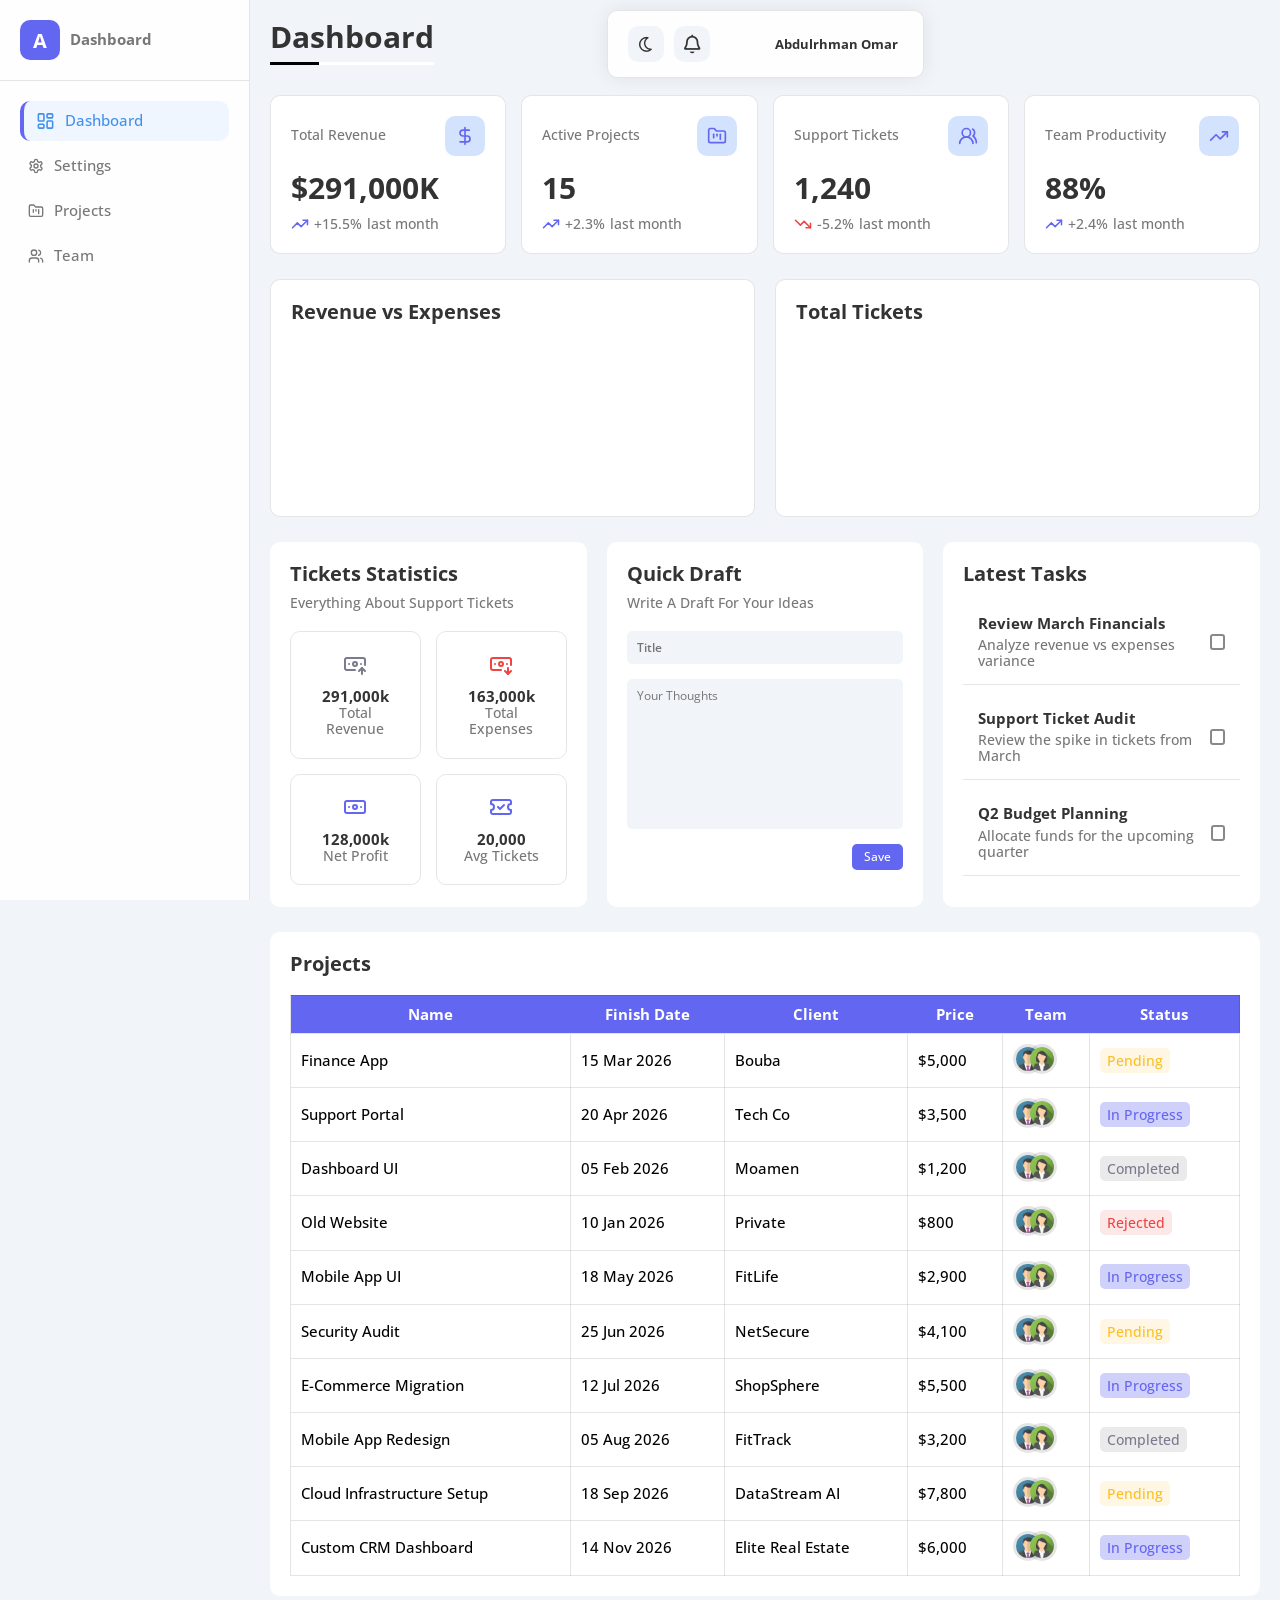
==== commit 9b4d7209: "Change project name" ====
--- a/index.html
+++ b/index.html
@@ -3,7 +3,7 @@
   <head>
     <meta charset="UTF-8">
     <meta name="viewport" content="width=device-width, initial-scale=1.0">
-    <title>Elzero Template 4 Remake</title>
+    <title>Dashboard</title>
     <link rel="stylesheet" href="Css/all.min.css">
     <link rel="stylesheet" href="Css/normalize.css">
     <link rel="stylesheet" href="Css/main.css"> 
@@ -299,4 +299,4 @@
     </script>
     <script src="js/main.js"></script>
   </body>
-</html>+</html>
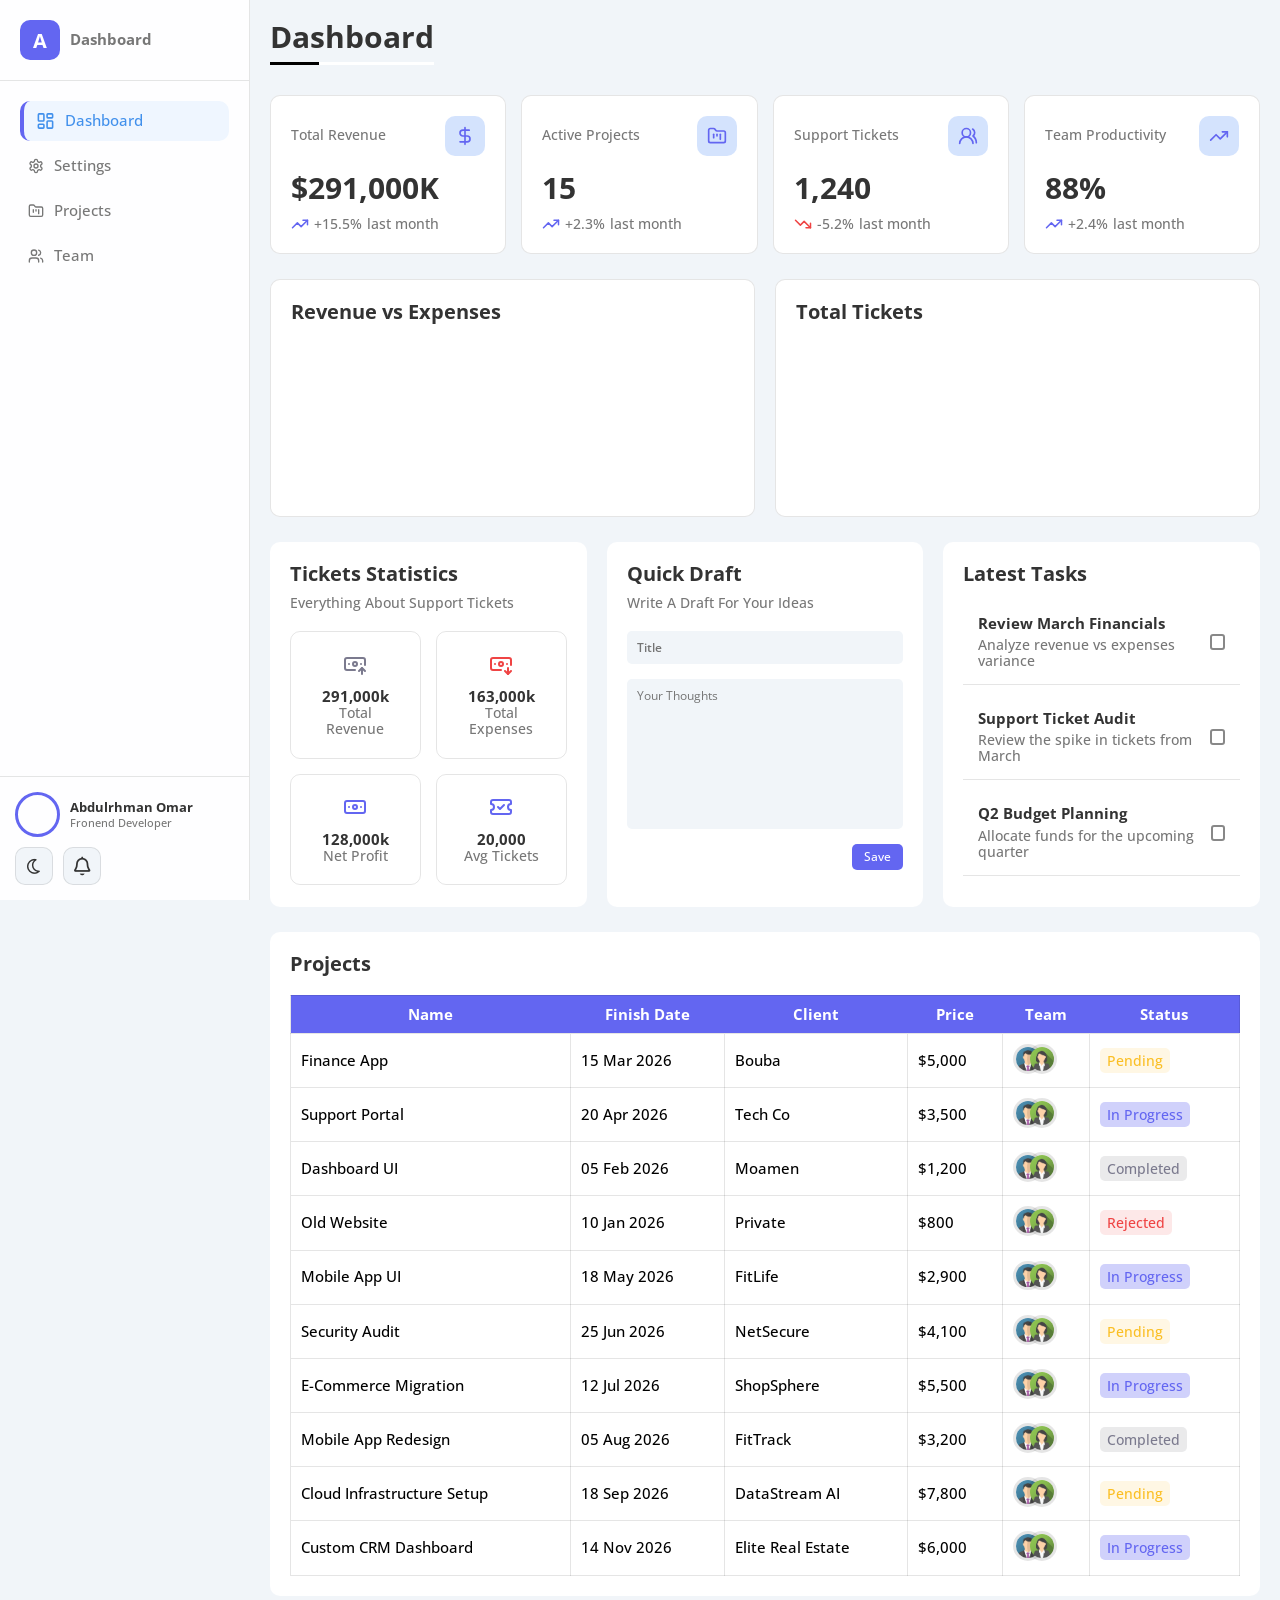
==== commit 30c6bae8: "Change info from Navbar to Sidebar" ====
--- a/index.html
+++ b/index.html
@@ -3,7 +3,7 @@
   <head>
     <meta charset="UTF-8">
     <meta name="viewport" content="width=device-width, initial-scale=1.0">
-    <title>Dashboard</title>
+    <title>Dashboard | Abdulrhman Omar</title>
     <link rel="stylesheet" href="Css/all.min.css">
     <link rel="stylesheet" href="Css/normalize.css">
     <link rel="stylesheet" href="Css/main.css"> 
@@ -299,4 +299,4 @@
     </script>
     <script src="js/main.js"></script>
   </body>
-</html>
+</html>
--- a/Css/main.css
+++ b/Css/main.css
@@ -120,6 +120,10 @@
   transition-duration: 0.3s;
   font-weight: 600;
 }
+.sections-container {
+  flex-grow: 1;
+  min-width: 0;
+}
 section .section-name {
   position: relative;
   font-size: 3rem;
@@ -319,6 +323,72 @@
   animation: sidebarIcon 0.5s 1 linear;
   width: 1.9rem;
 }
+
+.sidebar .customize{
+  display: flex;
+  flex-direction: column-reverse;
+  padding: 15px;
+  border-top: 1px solid var(--border-color);
+  justify-content: center;
+  margin-top: auto;
+  align-items: start;
+  gap: 10px;
+}
+.sidebar .customize div:first-child{
+  display: flex;
+  gap: 10px;
+}
+.profile {
+  transition: 0.2s;
+  cursor: pointer;
+}
+
+
+.image-wrapper {
+  width: 4.5rem;
+  height: 4.5rem;
+  overflow: hidden;
+  border-radius: 50%;
+  border: 3px solid var(--accent-color);
+}
+.image-wrapper img{
+  width: 100%;
+  object-fit: cover;
+  object-position: top;
+}
+
+.profile .info {
+  display: flex;
+  flex-direction: column;
+  gap: 2px;
+}
+.profile .info span:first-child {
+  font-weight: bold;
+  font-size: 1.3rem;
+  color: var(--text-primary);
+}
+.profile .info span:last-child {
+  font-size: 1.1rem;
+  color: var(--text-secondary);
+}
+
+.icn {
+  padding: 1.8rem;
+  width: 1rem;
+  height: 2rem;
+  background: var(--color-secondary);
+  border-radius: 1rem;
+  color: var(--text-primary);
+  transition: 0.2s;
+  cursor: pointer;
+  will-change: transform;
+  border: 1px solid var(--border-color);
+}
+
+.icn:hover {
+  transform: translateY(-2px);
+  color: var(--accent-alt-color);
+}
 /* Media Query */
 @media (max-width: 1100px) and (min-width: 736px) {
   .sidebar {
@@ -335,6 +405,7 @@
   }
   .sidebar .pagesLinks {
     align-items: center;
+    gap: 10px;
   }
   .sidebar li.active a {
     padding: 0.8rem;
@@ -349,6 +420,9 @@
     width: 3rem;
   }
   .sidebar a:hover svg {
+    width: 3rem;
+  }
+  .sidebar li:not(.active):hover svg{
     width: 3rem;
   }
 }
@@ -376,13 +450,9 @@
 }
 
 /* ================================== */
-/* Start NavBar */
+/* Start Notification Menu */
 /* ================================== */
-.sections-container {
-  flex-grow: 1;
-  min-width: 0;
-}
-nav {
+/* nav {
   position: fixed;
   display: flex;
   align-items: center;
@@ -396,67 +466,12 @@
   border-radius: var(--rad);
   border: 1px solid var(--border-color);
   backdrop-filter: blur(15px);
-}
-nav .profile {
-  transition: 0.2s;
-  cursor: pointer;
-  /* background: var(--color-secondary); */
-}
-nav .profile:hover {
-  background-color: var(--color-primary-alt);
-}
-nav .image-wrapper {
-  width: 4rem;
-  height: 4rem;
-  overflow: hidden;
-  border-radius: 50%;
-}
-nav .profile span {
-  font-weight: bold;
-  font-size: 1.3rem;
-}
-/* nav .search {
-  border: 1px solid var(--border-color);
-  padding: 0.7rem;
-  border-radius: var(--rad);
-}
-nav .search input {
-  border: none;
-  font-size: 1.5rem;
-  width: 12rem;
-  background-color: transparent;
-  color: var(--text-secondary);
-}
-nav .search input:focus {
-  outline: none;
-}
-nav .search:focus-within {
-  border-color: var(--accent-color);
-}
-nav .search i {
-  font-size: 1.5rem;
-  color: #777;
 } */
-nav .icn {
-  padding: 1.8rem;
-  width: 1rem;
-  height: 2rem;
-  background: var(--color-secondary);
-  border-radius: 1rem;
-  color: var(--text-primary);
-  transition: 0.2s;
-  cursor: pointer;
-  will-change: transform;
-}
-nav .icn:hover {
-  transform: translateY(-2px);
-  color: var(--accent-alt-color);
-}
 
 .notifications-menu {
   visibility: hidden;
   opacity: 0;
-  position: absolute;
+  position: fixed;
   display: flex;
   flex-direction: column;
   background: var(--color-primary);
@@ -465,9 +480,11 @@
   border: 1px solid var(--border-color);
   box-shadow: var(--box-shadow);
   transition: 0.2s;
-  top: 9rem;
+  bottom: 3rem;
   overflow: hidden;
   transform: scale(1.1);
+  left: 28rem;
+  z-index: 100;
 }
 .notifications-menu.active {
   visibility: visible;
@@ -579,23 +596,6 @@
 .content span.date {
   color: rgb(153, 153, 153);
 }
-
-/* Media Query */
-
-/* @media (max-width: 950px) {
-  nav .search {
-    display: none;
-  }
-  nav {
-    justify-content: center;
-    width: fit-content;
-  }
-  nav div:nth-child(2) {
-    gap: 10px;
-  }
-} */
-
-/* End Navbar */
 
 /* ================================== */
 /* Start Dashboard section */
